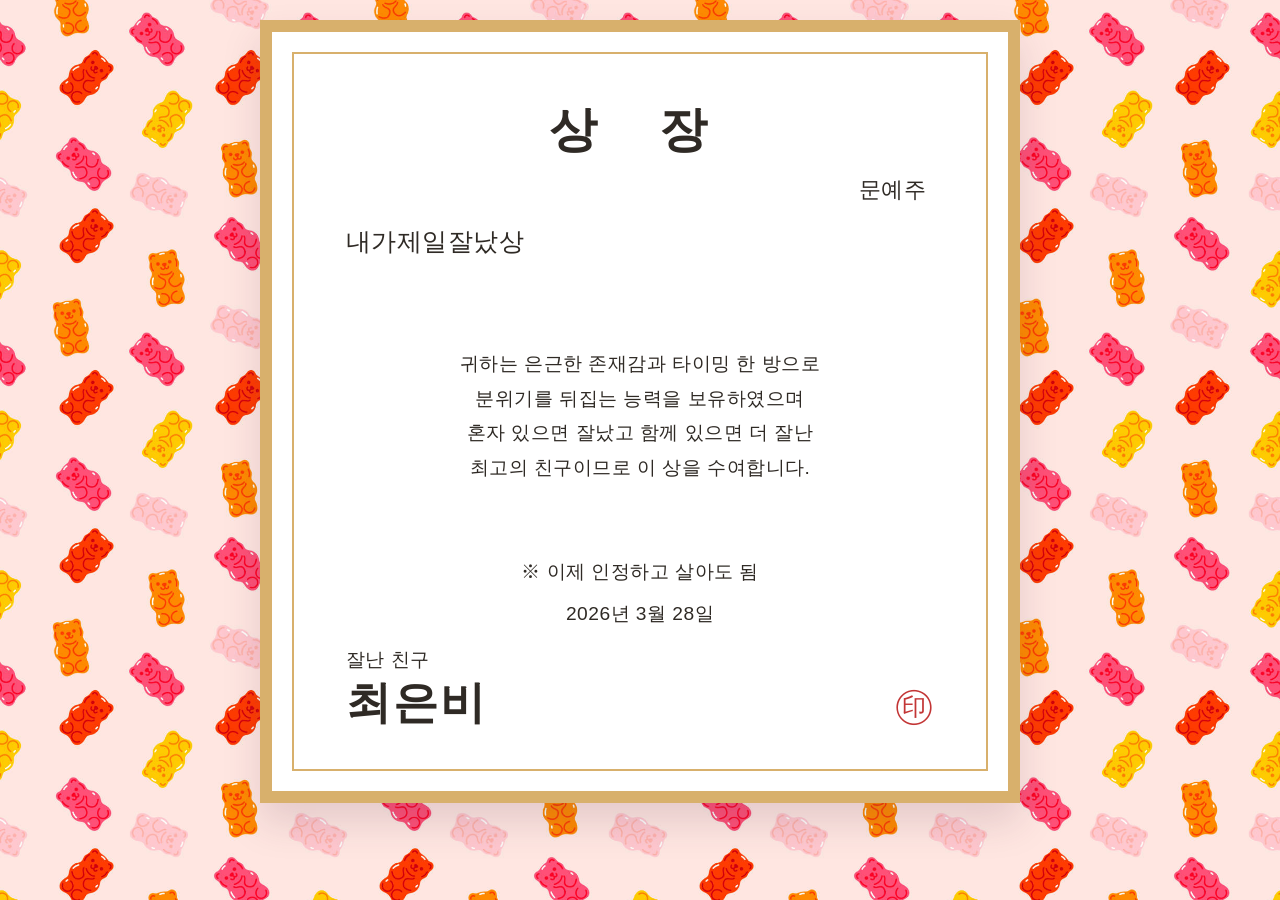
==== certificate.html @ e71ceeca "feat: 테스트 모드 분리 및 전환/배경 UI 개선" ====
<!doctype html>
<html lang="ko">
<head>
  <meta charset="UTF-8" />
  <meta name="viewport" content="width=device-width, initial-scale=1.0" />
  <title>YEJU</title>
  <link rel="icon" href="data:image/svg+xml,%3Csvg xmlns='http://www.w3.org/2000/svg' viewBox='0 0 64 64'%3E%3Ctext y='52' font-size='52'%3E%F0%9F%92%95%3C/text%3E%3C/svg%3E" />
  <style>
    @font-face {
      font-family: "HimnaeraneunMalbodan";
      src: url("font/%EB%82%98%EB%88%94%EC%86%90%EA%B8%80%EC%94%A8%20%ED%9E%98%EB%82%B4%EB%9D%BC%EB%8A%94%20%EB%A7%90%EB%B3%B4%EB%8B%A8.ttf") format("truetype");
      font-weight: 400;
      font-style: normal;
      font-display: swap;
    }

    * {
      box-sizing: border-box;
    }

    body {
      margin: 0;
      min-height: 100vh;
      display: grid;
      place-items: start center;
      padding: 20px;
      font-family: "HimnaeraneunMalbodan", "Apple SD Gothic Neo", sans-serif;
      letter-spacing: 0.03em;
      color: #2f2a25;
      background-color: #f2dfdc;
      background-image: url("jellybackground.png");
      background-repeat: repeat;
      background-size: 320px auto;
    }

    .certificate {
      position: relative;
      width: min(760px, 100%);
      background: #fff;
      border: 12px solid #d8b06c;
      box-shadow: 0 20px 36px rgba(81, 48, 74, 0.15);
      padding: 20px;
    }

    .paper {
      border: 2px solid #d8b06c;
      padding: 44px 52px 36px;
      min-height: 640px;
      display: grid;
      grid-template-rows: auto auto auto 1fr auto auto;
      gap: 12px;
    }

    .title {
      margin: 0;
      text-align: center;
      letter-spacing: 0.5em;
      font-size: clamp(2.1rem, 5vw, 3rem);
    }

    .recipient {
      margin: 0;
      text-align: right;
      padding-right: 8px;
      font-size: clamp(1.18rem, 2.5vw, 1.4rem);
    }

    .award {
      margin: 8px 0 0;
      font-size: clamp(1.25rem, 2.8vw, 1.55rem);
    }

    .desc {
      margin: 8px 0 0;
      line-height: 1.8;
      font-size: clamp(1.03rem, 2.2vw, 1.2rem);
      text-align: center;
    }

    .date {
      margin: 0;
      text-align: center;
      font-size: clamp(1.05rem, 2.2vw, 1.2rem);
    }

    .sign-row {
      display: flex;
      justify-content: space-between;
      align-items: end;
      margin-top: 8px;
      gap: 12px;
    }

    .issuer {
      margin: 0;
      font-size: clamp(1rem, 2.1vw, 1.16rem);
    }

    .name {
      margin: 0;
      font-size: clamp(2rem, 4.4vw, 2.8rem);
      font-weight: 700;
      letter-spacing: 0.05em;
    }

    .stamp {
      font-size: clamp(2rem, 4.2vw, 2.5rem);
      color: #c02b2b;
      opacity: 0.95;
    }

    @media (max-width: 720px) {
      .certificate {
        border-width: 9px;
        padding: 12px;
      }

      .paper {
        min-height: 560px;
        padding: 30px 20px 24px;
      }

      .title {
        letter-spacing: 0.35em;
      }
    }
  </style>
</head>
<body>
  <article class="certificate">
    <section class="paper">
      <h1 class="title">상 장</h1>
      <p class="recipient">문예주</p>
      <p class="award">내가제일잘났상</p>
      <p class="desc">
        <br />
        <br />
        귀하는 은근한 존재감과 타이밍 한 방으로<br />
        분위기를 뒤집는 능력을 보유하였으며<br />
        혼자 있으면 잘났고 함께 있으면 더 잘난<br />
        최고의 친구이므로 이 상을 수여합니다.<br />
        <br />
        <br /> 
        ※ 이제 인정하고 살아도 됨
      </p>
      <p class="date">2026년 3월 28일</p>
      <div class="sign-row">
        <div>
          <p class="issuer">잘난 친구</p>
          <p class="name">최은비</p>
        </div>
        <span class="stamp">㊞</span>
      </div>
    </section>
  </article>
</body>
</html>
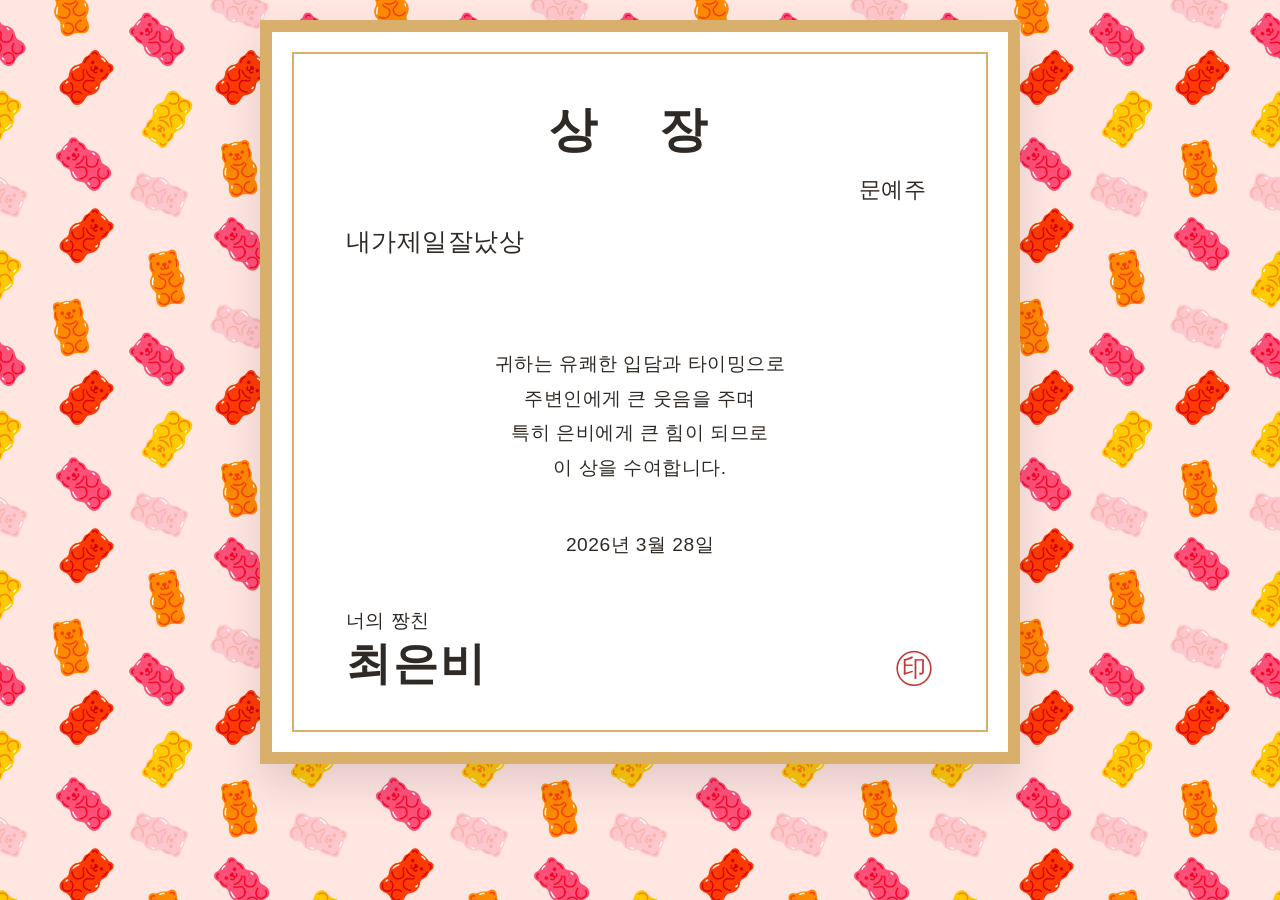
==== commit 1aad3d16: "feat: 게임 UX 개선 및 테스트 모드 분리" ====
--- a/certificate.html
+++ b/certificate.html
@@ -124,6 +124,15 @@
         letter-spacing: 0.35em;
       }
     }
+
+    .bgm-player {
+      position: fixed;
+      width: 0;
+      height: 0;
+      border: 0;
+      opacity: 0;
+      pointer-events: none;
+    }
   </style>
 </head>
 <body>
@@ -135,23 +144,38 @@
       <p class="desc">
         <br />
         <br />
-        귀하는 은근한 존재감과 타이밍 한 방으로<br />
-        분위기를 뒤집는 능력을 보유하였으며<br />
-        혼자 있으면 잘났고 함께 있으면 더 잘난<br />
-        최고의 친구이므로 이 상을 수여합니다.<br />
+        귀하는 유쾌한 입담과 타이밍으로<br />
+        주변인에게 큰 웃음을 주며<br />
+        특히 은비에게 큰 힘이 되므로<br />
+        이 상을 수여합니다.<br />
         <br />
-        <br /> 
-        ※ 이제 인정하고 살아도 됨
       </p>
       <p class="date">2026년 3월 28일</p>
+      <br />
       <div class="sign-row">
         <div>
-          <p class="issuer">잘난 친구</p>
+          <p class="issuer">너의 짱친</p>
           <p class="name">최은비</p>
         </div>
         <span class="stamp">㊞</span>
       </div>
     </section>
   </article>
+  <iframe
+    id="bgmPlayer"
+    class="bgm-player"
+    title="background music"
+    src=""
+    allow="autoplay; encrypted-media"
+    referrerpolicy="strict-origin-when-cross-origin"
+  ></iframe>
+  <script>
+    const bgmPlayer = document.getElementById("bgmPlayer");
+    const params = new URLSearchParams(window.location.search);
+    if (bgmPlayer && params.get("bgm") === "1") {
+      const videoId = "-YBTYrIzlYc";
+      bgmPlayer.src = `https://www.youtube.com/embed/${videoId}?autoplay=1&loop=1&playlist=${videoId}&controls=0`;
+    }
+  </script>
 </body>
 </html>
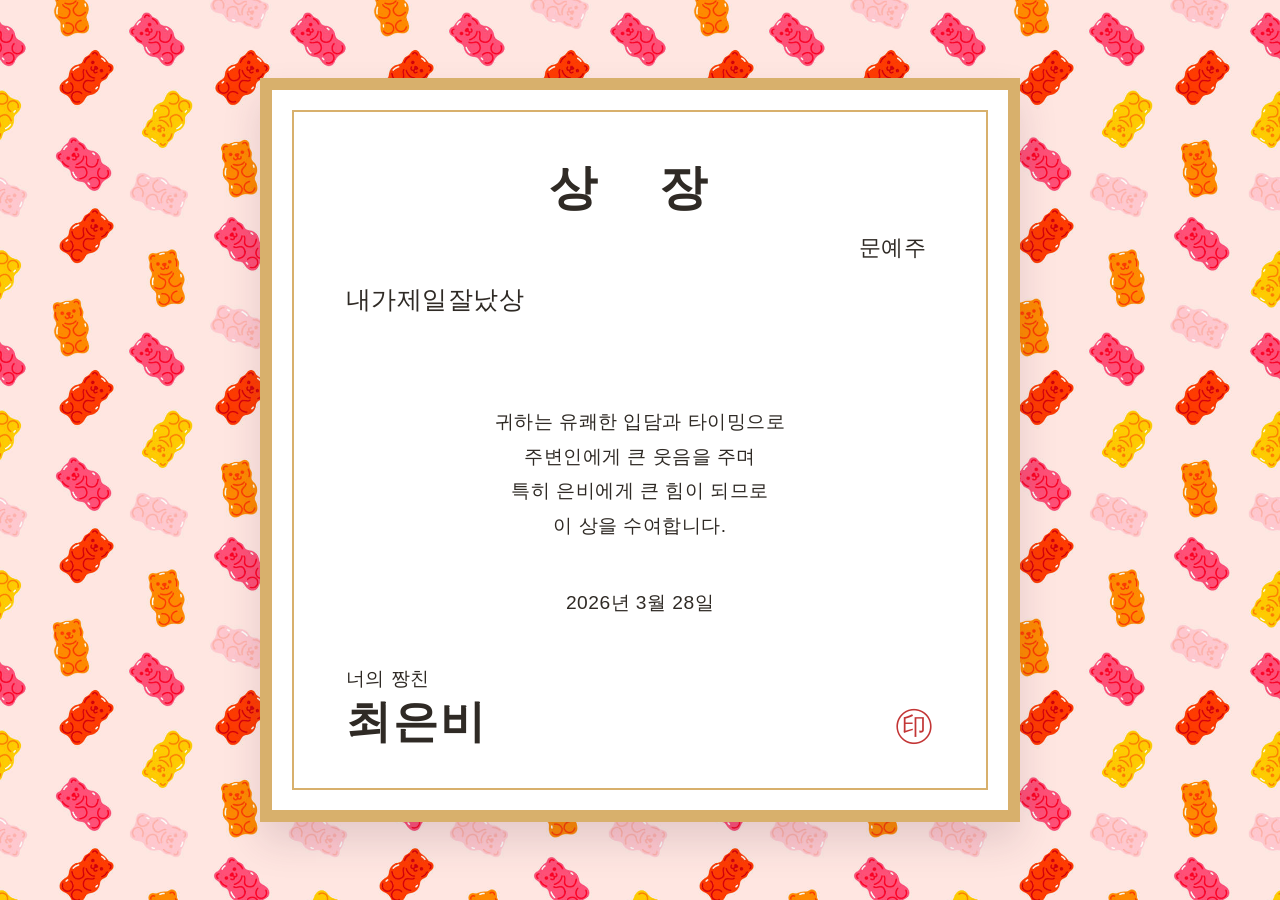
==== commit 2ba3ddc1: "정렬수정" ====
--- a/certificate.html
+++ b/certificate.html
@@ -22,7 +22,7 @@
       margin: 0;
       min-height: 100vh;
       display: grid;
-      place-items: start center;
+      place-items: center;
       padding: 20px;
       font-family: "HimnaeraneunMalbodan", "Apple SD Gothic Neo", sans-serif;
       letter-spacing: 0.03em;
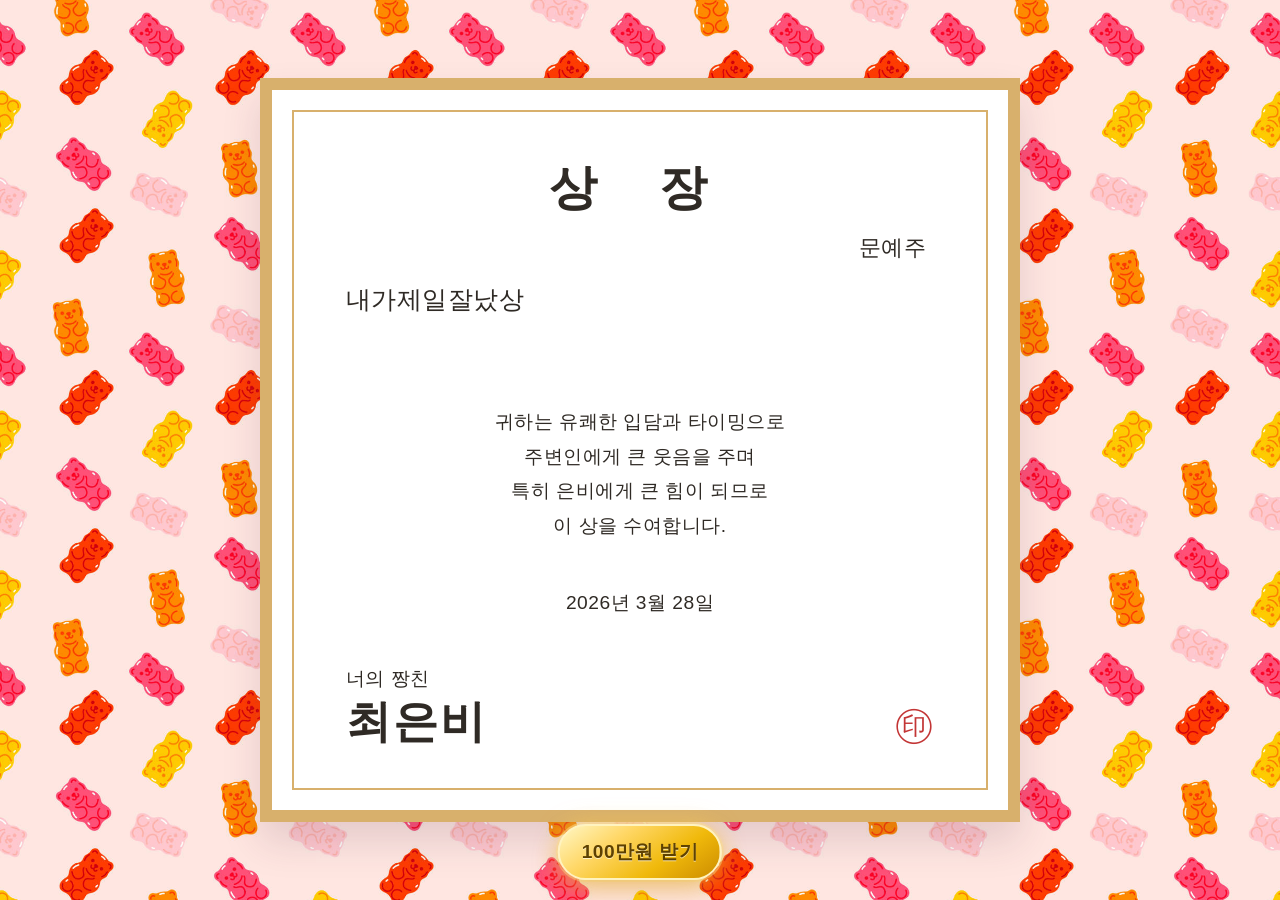
==== commit b91f2df8: "플로팅버튼추가" ====
--- a/certificate.html
+++ b/certificate.html
@@ -132,6 +132,49 @@
       border: 0;
       opacity: 0;
       pointer-events: none;
+    }
+
+    .runaway-btn {
+      position: fixed;
+      left: 50%;
+      bottom: 20px;
+      transform: translateX(-50%);
+      z-index: 9999;
+      border: 2px solid #fff3bf;
+      border-radius: 999px;
+      background: linear-gradient(145deg, #fff7c6 0%, #ffd766 32%, #f0b90b 66%, #cc8c00 100%);
+      color: #5e4100;
+      text-shadow: 0 1px 0 rgba(255, 255, 255, 0.6);
+      font-family: inherit;
+      font-size: clamp(1.02rem, 2.7vw, 1.2rem);
+      font-weight: 700;
+      letter-spacing: 0.02em;
+      padding: 13px 22px;
+      box-shadow: 0 10px 26px rgba(204, 140, 0, 0.38), 0 0 0 2px rgba(255, 230, 156, 0.5), 0 0 22px rgba(255, 215, 102, 0.55);
+      cursor: pointer;
+      user-select: none;
+      touch-action: none;
+      transition: transform 0.16s ease, box-shadow 0.16s ease, filter 0.16s ease;
+      white-space: nowrap;
+    }
+
+    .runaway-btn:hover {
+      transform: translateX(-50%) scale(1.03);
+      box-shadow: 0 14px 30px rgba(204, 140, 0, 0.45), 0 0 0 3px rgba(255, 235, 175, 0.62), 0 0 30px rgba(255, 215, 102, 0.68);
+      filter: brightness(1.05);
+    }
+
+    .runaway-btn.is-floating {
+      animation: btn-float-y 0.9s ease-in-out infinite alternate;
+    }
+
+    @keyframes btn-float-y {
+      from {
+        transform: translateX(-50%) translateY(0);
+      }
+      to {
+        transform: translateX(-50%) translateY(-10px);
+      }
     }
   </style>
 </head>
@@ -169,13 +212,42 @@
     allow="autoplay; encrypted-media"
     referrerpolicy="strict-origin-when-cross-origin"
   ></iframe>
+  <button id="runawayBtn" class="runaway-btn is-floating" type="button">100만원 받기</button>
   <script>
     const bgmPlayer = document.getElementById("bgmPlayer");
+    const runawayBtn = document.getElementById("runawayBtn");
     const params = new URLSearchParams(window.location.search);
     if (bgmPlayer && params.get("bgm") === "1") {
       const videoId = "-YBTYrIzlYc";
       bgmPlayer.src = `https://www.youtube.com/embed/${videoId}?autoplay=1&loop=1&playlist=${videoId}&controls=0`;
     }
+
+    function moveRunawayButton() {
+      if (!runawayBtn) return;
+      runawayBtn.classList.remove("is-floating");
+      const margin = 12;
+      const buttonRect = runawayBtn.getBoundingClientRect();
+      const maxX = Math.max(margin, window.innerWidth - buttonRect.width - margin);
+      const maxY = Math.max(margin, window.innerHeight - buttonRect.height - margin);
+      const nextX = margin + Math.random() * (maxX - margin);
+      const nextY = margin + Math.random() * (maxY - margin);
+      runawayBtn.style.left = `${nextX}px`;
+      runawayBtn.style.top = `${nextY}px`;
+      runawayBtn.style.bottom = "auto";
+      runawayBtn.style.transform = "none";
+    }
+
+    if (runawayBtn) {
+      runawayBtn.addEventListener("pointerenter", moveRunawayButton);
+      runawayBtn.addEventListener("pointerdown", (event) => {
+        event.preventDefault();
+        moveRunawayButton();
+      }, { passive: false });
+      runawayBtn.addEventListener("click", (event) => {
+        event.preventDefault();
+        moveRunawayButton();
+      });
+    }
   </script>
 </body>
 </html>
